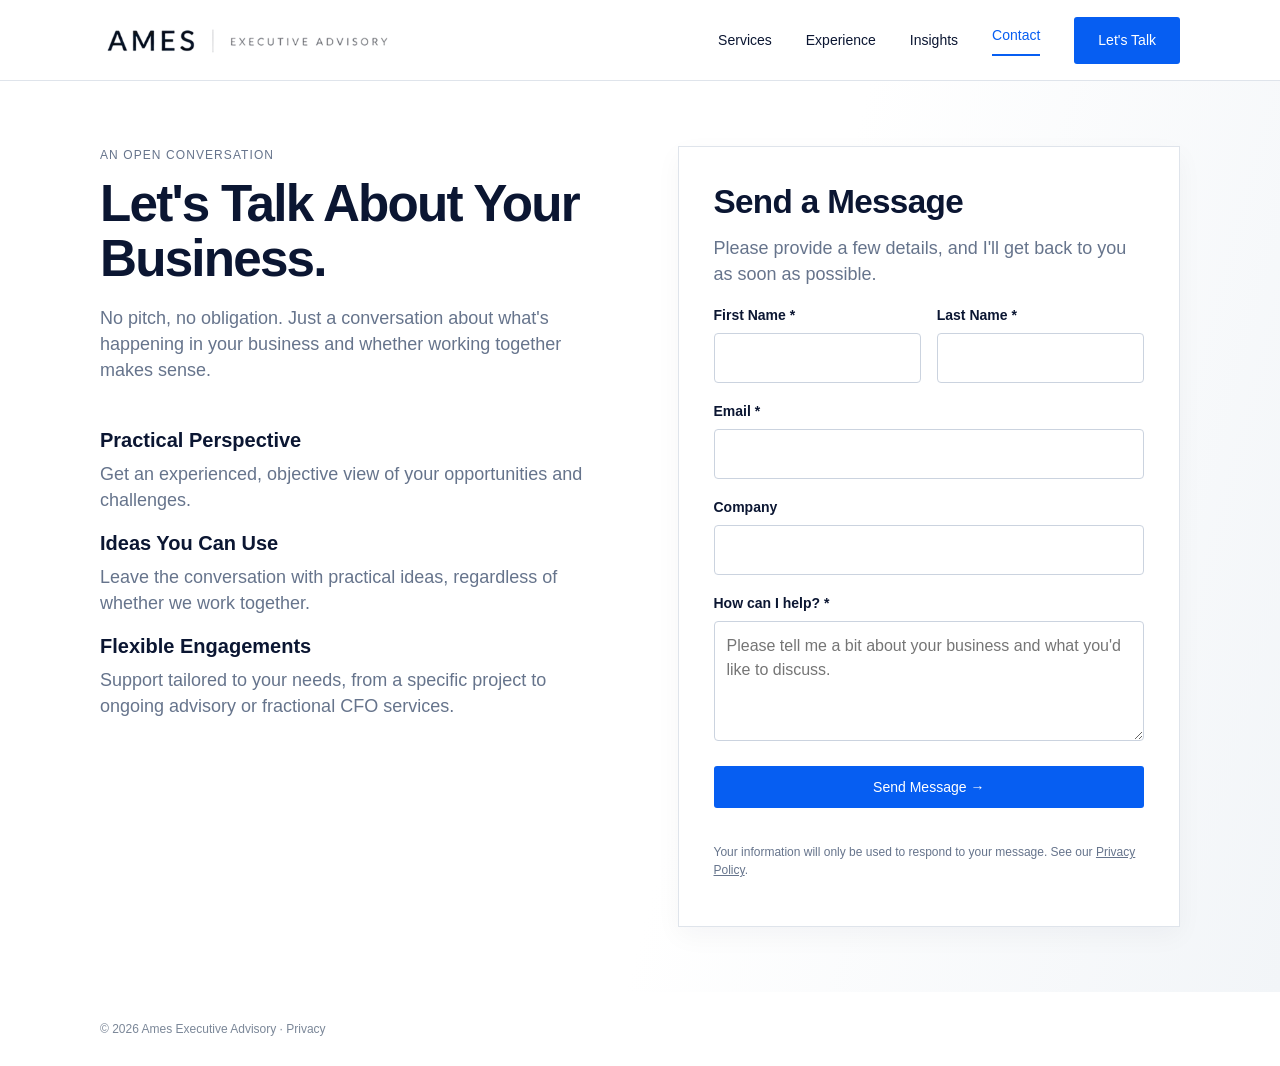
==== contact/index.html @ 3832651e "Add files via upload" ====
<!doctype html><html lang="en"><head><meta charset="utf-8"><meta name="viewport" content="width=device-width,initial-scale=1"><meta name="description" content="Practical financial and operational advisory for business owners. Ames Executive Advisory."><title>Contact | Ames Executive Advisory</title><link rel="icon" href="/assets/favicon.png"><link rel="stylesheet" href="/assets/styles.css"><script defer src="/assets/site.js"></script></head><body><header class="header"><div class="wrap header-inner"><a href="/" aria-label="Ames Executive Advisory home"><img class="logo" src="/assets/ames-logo.png" alt="AMES | Executive Advisory"></a><nav class="nav" aria-label="Main navigation"><a class="" href="/services/">Services</a><a class="" href="/experience/">Experience</a><a class="" href="/insights/">Insights</a><a class="active" href="/contact/">Contact</a><a class="btn" href="/contact/">Let's Talk</a></nav></div></header><main class="contact-hero"><div class="wrap contact-layout"><div><p class="eyebrow">An Open Conversation</p><h1>Let's Talk About Your Business.</h1><p class="lead">No pitch, no obligation. Just a conversation about what's happening in your business and whether working together makes sense.</p><div style="margin-top:45px"><h3>Practical Perspective</h3><p class="lead">Get an experienced, objective view of your opportunities and challenges.</p><h3>Ideas You Can Use</h3><p class="lead">Leave the conversation with practical ideas, regardless of whether we work together.</p><h3>Flexible Engagements</h3><p class="lead">Support tailored to your needs, from a specific project to ongoing advisory or fractional CFO services.</p></div></div><div class="form-card"><h2>Send a Message</h2><p class="lead">Please provide a few details, and I'll get back to you as soon as possible.</p><form id="contact-form"><div class="field-row"><div class="field"><label for="firstName">First Name *</label><input id="firstName" name="firstName" required maxlength="80"></div><div class="field"><label for="lastName">Last Name *</label><input id="lastName" name="lastName" required maxlength="80"></div></div><div class="field"><label for="email">Email *</label><input id="email" type="email" name="email" required maxlength="254"></div><div class="field"><label for="company">Company</label><input id="company" name="company" maxlength="150"></div><div class="field"><label for="message">How can I help? *</label><textarea id="message" name="message" required maxlength="5000" placeholder="Please tell me a bit about your business and what you'd like to discuss."></textarea></div><div style="position:absolute;left:-9999px" aria-hidden="true"><label>Website <input tabindex="-1" autocomplete="off" name="website"></label></div><button class="btn" type="submit">Send Message →</button><div class="notice" id="form-status" role="status" aria-live="polite"></div><p class="privacy">Your information will only be used to respond to your message. See our <a href="/privacy/" style="text-decoration:underline">Privacy Policy</a>.</p></form></div></div></main><footer class="footer"><div class="wrap">© 2026 Ames Executive Advisory · <a href="/privacy/">Privacy</a></div></footer></body></html>
---- assets/styles.css ----
:root{--ink:#0b1632;--muted:#66748c;--blue:#065ef2;--line:#dfe4eb;--max:1140px}*{box-sizing:border-box}html{scroll-behavior:smooth}body{margin:0;color:var(--ink);font-family:Arial,Helvetica,sans-serif;background:#fff;line-height:1.5}a{color:inherit;text-decoration:none}img{max-width:100%}.wrap{max-width:var(--max);padding:0 30px;margin:auto}.header{border-bottom:1px solid var(--line);background:#fff}.header-inner{display:flex;align-items:center;justify-content:space-between;gap:30px;min-height:80px}.logo{width:290px;max-width:43vw;height:auto;display:block}.nav{display:flex;align-items:center;gap:34px;font-size:14px}.nav a:not(.btn):hover,.nav .active{color:var(--blue)}.nav .active{border-bottom:2px solid var(--blue);padding-bottom:8px}.btn{background:var(--blue);color:#fff!important;border:0;border-radius:3px;padding:13px 24px;display:inline-block;font-size:14px;font-weight:500;cursor:pointer}.btn:hover{background:#004cc9}.eyebrow{text-transform:uppercase;letter-spacing:.09em;font-size:12px;color:#66748c;margin:0 0 12px}h1,h2,h3,p{margin-top:0}h1{font-size:clamp(37px,4vw,56px);line-height:1.08;letter-spacing:-.035em;margin-bottom:18px}h2{font-size:clamp(26px,2.6vw,35px);line-height:1.18;letter-spacing:-.02em;margin-bottom:14px}h3{font-size:20px;line-height:1.2;margin-bottom:9px}.lead{font-size:18px;color:var(--muted);line-height:1.45}.muted{color:var(--muted)}.section{padding:48px 0;border-bottom:1px solid var(--line)}.hero{display:grid;grid-template-columns:1.08fr 1fr;gap:55px;align-items:center;padding:48px 0 34px}.hero .photo{width:100%;height:280px;object-fit:cover}.hero.home{padding:45px 0 0;min-height:355px}.hero.home .photo{height:330px;object-fit:contain;object-position:bottom center;mix-blend-mode:multiply}.hero.home h1{font-size:clamp(46px,5vw,67px)}.grid3{display:grid;grid-template-columns:repeat(3,1fr)}.grid3>div{padding:14px 22px;border-right:1px solid var(--line)}.grid3>div:first-child{padding-left:0}.grid3>div:nth-child(3n){border-right:0}.grid3 p,.grid2 p{color:var(--muted);font-size:15px}.grid2{display:grid;grid-template-columns:repeat(2,1fr);gap:24px 45px}.small-card{background:#f3f5f7;padding:14px;margin-top:15px;font-size:14px}.small-card p{margin-bottom:0}.split{display:grid;grid-template-columns:1fr 1fr;gap:60px;align-items:center}.split img{width:100%;height:275px;object-fit:cover}.industry{display:grid;grid-template-columns:repeat(3,1fr);gap:12px 32px}.industry span{border-bottom:1px solid var(--line);padding:7px 0;font-size:15px}.cta{display:flex;justify-content:space-between;align-items:center;gap:35px}.cta p{max-width:620px;margin:0}.footer{padding:28px 0;color:#7b8798;font-size:12px}.service-grid>div{border-bottom:1px solid var(--line);min-height:190px}.experience-row{display:grid;grid-template-columns:65px 175px 1fr;gap:25px;padding:17px 0;border-top:1px solid var(--line);align-items:center}.experience-row img{width:175px;height:110px;object-fit:cover}.number{font-size:40px;color:#a6c7f5}.insights-grid{display:grid;grid-template-columns:repeat(2,1fr);gap:38px 28px;padding-bottom:50px}.insight-card img{width:100%;height:220px;object-fit:cover;display:block;margin-bottom:15px}.insight-card h2{font-size:23px;margin-bottom:8px}.insight-card p{font-size:15px;color:var(--muted);margin-bottom:12px}.read-link,.back{font-size:12px;color:var(--blue);text-transform:uppercase;letter-spacing:.04em;font-weight:bold}.article{max-width:800px;margin:0 auto;padding:40px 30px 70px}.article h1{font-size:clamp(34px,4vw,49px)}.article .hero-image{width:100%;height:320px;object-fit:cover;margin:22px 0 25px}.article-content{font-size:17px;line-height:1.75;color:#29354a}.article-content p{margin-bottom:18px}.article-content h2{font-size:25px;color:var(--ink);margin:36px 0 14px}.article-content li{margin-bottom:8px}.article-cta{margin-top:50px;padding-top:28px;border-top:1px solid var(--line)}.contact-hero{padding:65px 0;background:linear-gradient(105deg,#fff 0%,#fff 57%,#f2f5f8 100%)}.contact-layout{display:grid;grid-template-columns:1fr 1fr;gap:75px}.form-card{background:white;border:1px solid var(--line);padding:35px;box-shadow:0 9px 25px #0b16320a}.field{margin-bottom:18px}.field label{display:block;font-weight:bold;font-size:14px;margin-bottom:7px}.field input,.field textarea{width:100%;padding:12px;border:1px solid #cbd3df;border-radius:4px;font:inherit}.field textarea{min-height:120px}.field-row{display:grid;grid-template-columns:1fr 1fr;gap:16px}.form-card button{width:100%}.privacy{font-size:12px;color:var(--muted);margin-top:15px}.notice{padding:10px 0;font-size:14px}.mobile-nav{display:none}@media(max-width:760px){.wrap{padding:0 20px}.header-inner{min-height:68px;flex-wrap:wrap;padding-top:12px;padding-bottom:12px}.logo{width:230px;max-width:75vw}.nav{gap:16px;flex-wrap:wrap;font-size:13px}.hero,.split,.contact-layout{grid-template-columns:1fr;gap:20px}.hero.home .photo{height:300px}.grid3,.industry,.insights-grid{grid-template-columns:1fr}.grid3>div{padding:14px 0;border-right:0;border-bottom:1px solid var(--line)}.grid2{grid-template-columns:1fr}.experience-row{grid-template-columns:50px 95px 1fr;gap:12px}.experience-row img{width:95px;height:85px}.experience-row h3{font-size:17px}.cta{align-items:flex-start;flex-direction:column}.article .hero-image{height:210px}.contact-hero{padding:35px 0}.form-card{padding:20px}}
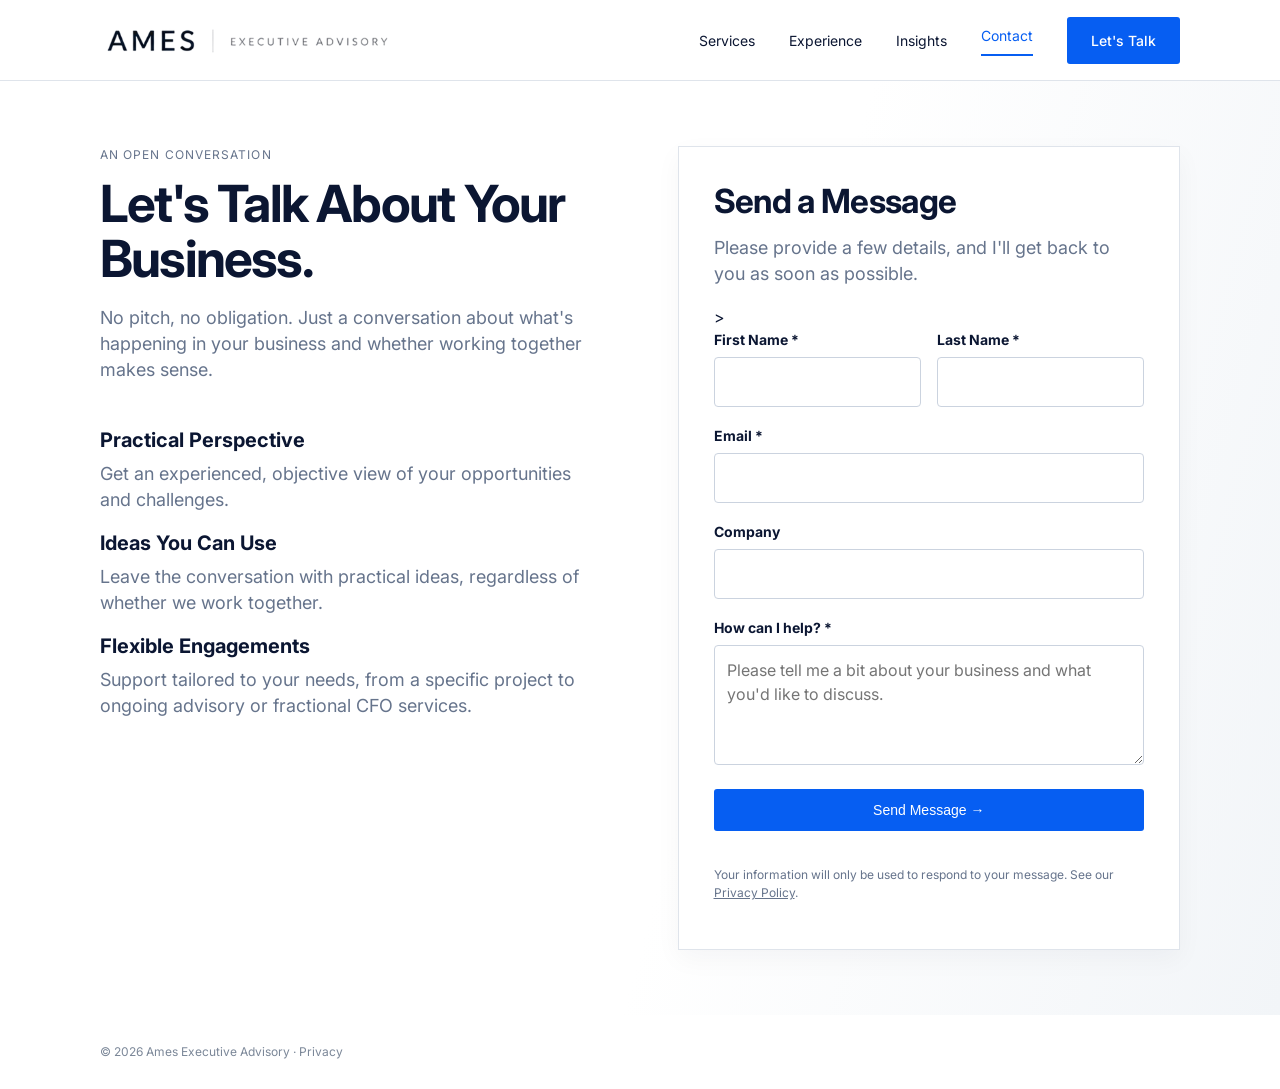
==== commit 1469907f: "Update contact form for Formspree" ====
--- a/contact/index.html
+++ b/contact/index.html
@@ -1 +1 @@
-<!doctype html><html lang="en"><head><meta charset="utf-8"><meta name="viewport" content="width=device-width,initial-scale=1"><meta name="description" content="Practical financial and operational advisory for business owners. Ames Executive Advisory."><title>Contact | Ames Executive Advisory</title><link rel="icon" href="/assets/favicon.png"><link rel="stylesheet" href="/assets/styles.css"><script defer src="/assets/site.js"></script></head><body><header class="header"><div class="wrap header-inner"><a href="/" aria-label="Ames Executive Advisory home"><img class="logo" src="/assets/ames-logo.png" alt="AMES | Executive Advisory"></a><nav class="nav" aria-label="Main navigation"><a class="" href="/services/">Services</a><a class="" href="/experience/">Experience</a><a class="" href="/insights/">Insights</a><a class="active" href="/contact/">Contact</a><a class="btn" href="/contact/">Let's Talk</a></nav></div></header><main class="contact-hero"><div class="wrap contact-layout"><div><p class="eyebrow">An Open Conversation</p><h1>Let's Talk About Your Business.</h1><p class="lead">No pitch, no obligation. Just a conversation about what's happening in your business and whether working together makes sense.</p><div style="margin-top:45px"><h3>Practical Perspective</h3><p class="lead">Get an experienced, objective view of your opportunities and challenges.</p><h3>Ideas You Can Use</h3><p class="lead">Leave the conversation with practical ideas, regardless of whether we work together.</p><h3>Flexible Engagements</h3><p class="lead">Support tailored to your needs, from a specific project to ongoing advisory or fractional CFO services.</p></div></div><div class="form-card"><h2>Send a Message</h2><p class="lead">Please provide a few details, and I'll get back to you as soon as possible.</p><form id="contact-form"><div class="field-row"><div class="field"><label for="firstName">First Name *</label><input id="firstName" name="firstName" required maxlength="80"></div><div class="field"><label for="lastName">Last Name *</label><input id="lastName" name="lastName" required maxlength="80"></div></div><div class="field"><label for="email">Email *</label><input id="email" type="email" name="email" required maxlength="254"></div><div class="field"><label for="company">Company</label><input id="company" name="company" maxlength="150"></div><div class="field"><label for="message">How can I help? *</label><textarea id="message" name="message" required maxlength="5000" placeholder="Please tell me a bit about your business and what you'd like to discuss."></textarea></div><div style="position:absolute;left:-9999px" aria-hidden="true"><label>Website <input tabindex="-1" autocomplete="off" name="website"></label></div><button class="btn" type="submit">Send Message →</button><div class="notice" id="form-status" role="status" aria-live="polite"></div><p class="privacy">Your information will only be used to respond to your message. See our <a href="/privacy/" style="text-decoration:underline">Privacy Policy</a>.</p></form></div></div></main><footer class="footer"><div class="wrap">© 2026 Ames Executive Advisory · <a href="/privacy/">Privacy</a></div></footer></body></html>+<!doctype html><html lang="en"><head><meta charset="utf-8"><meta name="viewport" content="width=device-width,initial-scale=1"><meta name="description" content="Practical financial and operational advisory for business owners. Ames Executive Advisory."><title>Contact | Ames Executive Advisory</title><link rel="icon" href="/assets/favicon.png"><link rel="stylesheet" href="/assets/styles.css"><script defer src="/assets/site.js"></script></head><body><header class="header"><div class="wrap header-inner"><a href="/" aria-label="Ames Executive Advisory home"><img class="logo" src="/assets/ames-logo.png" alt="AMES | Executive Advisory"></a><nav class="nav" aria-label="Main navigation"><a class="" href="/services/">Services</a><a class="" href="/experience/">Experience</a><a class="" href="/insights/">Insights</a><a class="active" href="/contact/">Contact</a><a class="btn" href="/contact/">Let's Talk</a></nav></div></header><main class="contact-hero"><div class="wrap contact-layout"><div><p class="eyebrow">An Open Conversation</p><h1>Let's Talk About Your Business.</h1><p class="lead">No pitch, no obligation. Just a conversation about what's happening in your business and whether working together makes sense.</p><div style="margin-top:45px"><h3>Practical Perspective</h3><p class="lead">Get an experienced, objective view of your opportunities and challenges.</p><h3>Ideas You Can Use</h3><p class="lead">Leave the conversation with practical ideas, regardless of whether we work together.</p><h3>Flexible Engagements</h3><p class="lead">Support tailored to your needs, from a specific project to ongoing advisory or fractional CFO services.</p></div></div><div class="form-card"><h2>Send a Message</h2><p class="lead">Please provide a few details, and I'll get back to you as soon as possible.</p><form id="contact-form" action="https://formspree.io/f/xjyyoloq" method="POST">><div class="field-row"><div class="field"><label for="firstName">First Name *</label><input id="firstName" name="firstName" required maxlength="80"></div><div class="field"><label for="lastName">Last Name *</label><input id="lastName" name="lastName" required maxlength="80"></div></div><div class="field"><label for="email">Email *</label><input id="email" type="email" name="email" required maxlength="254"></div><div class="field"><label for="company">Company</label><input id="company" name="company" maxlength="150"></div><div class="field"><label for="message">How can I help? *</label><textarea id="message" name="message" required maxlength="5000" placeholder="Please tell me a bit about your business and what you'd like to discuss."></textarea></div><div style="position:absolute;left:-9999px" aria-hidden="true"><label>Website <input tabindex="-1" autocomplete="off" name="website"></label></div><button class="btn" type="submit">Send Message →</button><div class="notice" id="form-status" role="status" aria-live="polite"></div><p class="privacy">Your information will only be used to respond to your message. See our <a href="/privacy/" style="text-decoration:underline">Privacy Policy</a>.</p></form></div></div></main><footer class="footer"><div class="wrap">© 2026 Ames Executive Advisory · <a href="/privacy/">Privacy</a></div></footer></body></html>
--- a/assets/styles.css
+++ b/assets/styles.css
@@ -1,2 +1,35 @@
+@import url("https://fonts.googleapis.com/css2?family=Inter:wght@400;500;600;700&display=swap");
 
-:root{--ink:#0b1632;--muted:#66748c;--blue:#065ef2;--line:#dfe4eb;--max:1140px}*{box-sizing:border-box}html{scroll-behavior:smooth}body{margin:0;color:var(--ink);font-family:Arial,Helvetica,sans-serif;background:#fff;line-height:1.5}a{color:inherit;text-decoration:none}img{max-width:100%}.wrap{max-width:var(--max);padding:0 30px;margin:auto}.header{border-bottom:1px solid var(--line);background:#fff}.header-inner{display:flex;align-items:center;justify-content:space-between;gap:30px;min-height:80px}.logo{width:290px;max-width:43vw;height:auto;display:block}.nav{display:flex;align-items:center;gap:34px;font-size:14px}.nav a:not(.btn):hover,.nav .active{color:var(--blue)}.nav .active{border-bottom:2px solid var(--blue);padding-bottom:8px}.btn{background:var(--blue);color:#fff!important;border:0;border-radius:3px;padding:13px 24px;display:inline-block;font-size:14px;font-weight:500;cursor:pointer}.btn:hover{background:#004cc9}.eyebrow{text-transform:uppercase;letter-spacing:.09em;font-size:12px;color:#66748c;margin:0 0 12px}h1,h2,h3,p{margin-top:0}h1{font-size:clamp(37px,4vw,56px);line-height:1.08;letter-spacing:-.035em;margin-bottom:18px}h2{font-size:clamp(26px,2.6vw,35px);line-height:1.18;letter-spacing:-.02em;margin-bottom:14px}h3{font-size:20px;line-height:1.2;margin-bottom:9px}.lead{font-size:18px;color:var(--muted);line-height:1.45}.muted{color:var(--muted)}.section{padding:48px 0;border-bottom:1px solid var(--line)}.hero{display:grid;grid-template-columns:1.08fr 1fr;gap:55px;align-items:center;padding:48px 0 34px}.hero .photo{width:100%;height:280px;object-fit:cover}.hero.home{padding:45px 0 0;min-height:355px}.hero.home .photo{height:330px;object-fit:contain;object-position:bottom center;mix-blend-mode:multiply}.hero.home h1{font-size:clamp(46px,5vw,67px)}.grid3{display:grid;grid-template-columns:repeat(3,1fr)}.grid3>div{padding:14px 22px;border-right:1px solid var(--line)}.grid3>div:first-child{padding-left:0}.grid3>div:nth-child(3n){border-right:0}.grid3 p,.grid2 p{color:var(--muted);font-size:15px}.grid2{display:grid;grid-template-columns:repeat(2,1fr);gap:24px 45px}.small-card{background:#f3f5f7;padding:14px;margin-top:15px;font-size:14px}.small-card p{margin-bottom:0}.split{display:grid;grid-template-columns:1fr 1fr;gap:60px;align-items:center}.split img{width:100%;height:275px;object-fit:cover}.industry{display:grid;grid-template-columns:repeat(3,1fr);gap:12px 32px}.industry span{border-bottom:1px solid var(--line);padding:7px 0;font-size:15px}.cta{display:flex;justify-content:space-between;align-items:center;gap:35px}.cta p{max-width:620px;margin:0}.footer{padding:28px 0;color:#7b8798;font-size:12px}.service-grid>div{border-bottom:1px solid var(--line);min-height:190px}.experience-row{display:grid;grid-template-columns:65px 175px 1fr;gap:25px;padding:17px 0;border-top:1px solid var(--line);align-items:center}.experience-row img{width:175px;height:110px;object-fit:cover}.number{font-size:40px;color:#a6c7f5}.insights-grid{display:grid;grid-template-columns:repeat(2,1fr);gap:38px 28px;padding-bottom:50px}.insight-card img{width:100%;height:220px;object-fit:cover;display:block;margin-bottom:15px}.insight-card h2{font-size:23px;margin-bottom:8px}.insight-card p{font-size:15px;color:var(--muted);margin-bottom:12px}.read-link,.back{font-size:12px;color:var(--blue);text-transform:uppercase;letter-spacing:.04em;font-weight:bold}.article{max-width:800px;margin:0 auto;padding:40px 30px 70px}.article h1{font-size:clamp(34px,4vw,49px)}.article .hero-image{width:100%;height:320px;object-fit:cover;margin:22px 0 25px}.article-content{font-size:17px;line-height:1.75;color:#29354a}.article-content p{margin-bottom:18px}.article-content h2{font-size:25px;color:var(--ink);margin:36px 0 14px}.article-content li{margin-bottom:8px}.article-cta{margin-top:50px;padding-top:28px;border-top:1px solid var(--line)}.contact-hero{padding:65px 0;background:linear-gradient(105deg,#fff 0%,#fff 57%,#f2f5f8 100%)}.contact-layout{display:grid;grid-template-columns:1fr 1fr;gap:75px}.form-card{background:white;border:1px solid var(--line);padding:35px;box-shadow:0 9px 25px #0b16320a}.field{margin-bottom:18px}.field label{display:block;font-weight:bold;font-size:14px;margin-bottom:7px}.field input,.field textarea{width:100%;padding:12px;border:1px solid #cbd3df;border-radius:4px;font:inherit}.field textarea{min-height:120px}.field-row{display:grid;grid-template-columns:1fr 1fr;gap:16px}.form-card button{width:100%}.privacy{font-size:12px;color:var(--muted);margin-top:15px}.notice{padding:10px 0;font-size:14px}.mobile-nav{display:none}@media(max-width:760px){.wrap{padding:0 20px}.header-inner{min-height:68px;flex-wrap:wrap;padding-top:12px;padding-bottom:12px}.logo{width:230px;max-width:75vw}.nav{gap:16px;flex-wrap:wrap;font-size:13px}.hero,.split,.contact-layout{grid-template-columns:1fr;gap:20px}.hero.home .photo{height:300px}.grid3,.industry,.insights-grid{grid-template-columns:1fr}.grid3>div{padding:14px 0;border-right:0;border-bottom:1px solid var(--line)}.grid2{grid-template-columns:1fr}.experience-row{grid-template-columns:50px 95px 1fr;gap:12px}.experience-row img{width:95px;height:85px}.experience-row h3{font-size:17px}.cta{align-items:flex-start;flex-direction:column}.article .hero-image{height:210px}.contact-hero{padding:35px 0}.form-card{padding:20px}}
+:root{--ink:#0b1632;--muted:#66748c;--blue:#065ef2;--line:#dfe4eb;--max:1140px}*{box-sizing:border-box}html{scroll-behavior:smooth}body{margin:0;color:var(--ink);font-family:Inter,Arial,Helvetica,sans-serif;background:#fff;line-height:1.5}a{color:inherit;text-decoration:none}img{max-width:100%}.wrap{max-width:var(--max);padding:0 30px;margin:auto}.header{border-bottom:1px solid var(--line);background:#fff}.header-inner{display:flex;align-items:center;justify-content:space-between;gap:30px;min-height:80px}.logo{width:290px;max-width:43vw;height:auto;display:block}.nav{display:flex;align-items:center;gap:34px;font-size:14px}.nav a:not(.btn):hover,.nav .active{color:var(--blue)}.nav .active{border-bottom:2px solid var(--blue);padding-bottom:8px}.btn{background:var(--blue);color:#fff!important;border:0;border-radius:3px;padding:13px 24px;display:inline-block;font-size:14px;font-weight:500;cursor:pointer}.btn:hover{background:#004cc9}.eyebrow{text-transform:uppercase;letter-spacing:.09em;font-size:12px;color:#66748c;margin:0 0 12px}h1,h2,h3,p{margin-top:0}h1{font-size:clamp(37px,4vw,56px);line-height:1.08;letter-spacing:-.035em;margin-bottom:18px}h2{font-size:clamp(26px,2.6vw,35px);line-height:1.18;letter-spacing:-.02em;margin-bottom:14px}h3{font-size:20px;line-height:1.2;margin-bottom:9px}.lead{font-size:18px;color:var(--muted);line-height:1.45}.muted{color:var(--muted)}.section{padding:48px 0;border-bottom:1px solid var(--line)}.hero{display:grid;grid-template-columns:1.08fr 1fr;gap:55px;align-items:center;padding:48px 0 34px}.hero .photo{width:100%;height:280px;object-fit:cover}.hero.home{padding:45px 0 0;min-height:355px}.hero.home .photo{height:440px;object-fit:contain;object-position:bottom center;mix-blend-mode:multiply}.hero.home h1{font-size:clamp(46px,5vw,67px)}.grid3{display:grid;grid-template-columns:repeat(3,1fr)}.grid3>div{padding:14px 22px;border-right:1px solid var(--line)}.grid3>div:first-child{padding-left:0}.grid3>div:nth-child(3n){border-right:0}.grid3 p,.grid2 p{color:var(--muted);font-size:15px}.grid2{display:grid;grid-template-columns:repeat(2,1fr);gap:24px 45px}.small-card{background:#f3f5f7;padding:14px;margin-top:15px;font-size:14px}.small-card p{margin-bottom:0}.split{display:grid;grid-template-columns:1fr 1fr;gap:60px;align-items:center}.split img{width:100%;height:275px;object-fit:cover}.industry{display:grid;grid-template-columns:repeat(3,1fr);gap:12px 32px}.industry span{border-bottom:1px solid var(--line);padding:7px 0;font-size:15px}.cta{display:flex;justify-content:space-between;align-items:center;gap:35px}.cta p{max-width:620px;margin:0}.footer{padding:28px 0;color:#7b8798;font-size:12px}.service-grid>div{border-bottom:1px solid var(--line);min-height:190px}.experience-row{display:grid;grid-template-columns:65px 175px 1fr;gap:25px;padding:17px 0;border-top:1px solid var(--line);align-items:center}.experience-row img{width:175px;height:110px;object-fit:cover}.number{font-size:40px;color:#a6c7f5}.insights-grid{display:grid;grid-template-columns:repeat(2,1fr);gap:38px 28px;padding-bottom:50px}.insight-card img{width:100%;height:220px;object-fit:cover;display:block;margin-bottom:15px}.insight-card h2{font-size:23px;margin-bottom:8px}.insight-card p{font-size:15px;color:var(--muted);margin-bottom:12px}.read-link,.back{font-size:12px;color:var(--blue);text-transform:uppercase;letter-spacing:.04em;font-weight:bold}.article{max-width:800px;margin:0 auto;padding:40px 30px 70px}.article h1{font-size:clamp(34px,4vw,49px)}.article .hero-image{width:100%;height:320px;object-fit:cover;margin:22px 0 25px}.article-content{font-size:17px;line-height:1.75;color:#29354a}.article-content p{margin-bottom:18px}.article-content h2{font-size:25px;color:var(--ink);margin:36px 0 14px}.article-content li{margin-bottom:8px}.article-cta{margin-top:50px;padding-top:28px;border-top:1px solid var(--line)}.contact-hero{padding:65px 0;background:linear-gradient(105deg,#fff 0%,#fff 57%,#f2f5f8 100%)}.contact-layout{display:grid;grid-template-columns:1fr 1fr;gap:75px}.form-card{background:white;border:1px solid var(--line);padding:35px;box-shadow:0 9px 25px #0b16320a}.field{margin-bottom:18px}.field label{display:block;font-weight:bold;font-size:14px;margin-bottom:7px}.field input,.field textarea{width:100%;padding:12px;border:1px solid #cbd3df;border-radius:4px;font:inherit}.field textarea{min-height:120px}.field-row{display:grid;grid-template-columns:1fr 1fr;gap:16px}.form-card button{width:100%}.privacy{font-size:12px;color:var(--muted);margin-top:15px}.notice{padding:10px 0;font-size:14px}.mobile-nav{display:none}@media(max-width:760px){.wrap{padding:0 20px}.header-inner{min-height:68px;flex-wrap:wrap;padding-top:12px;padding-bottom:12px}.logo{width:230px;max-width:75vw}.nav{gap:16px;flex-wrap:wrap;font-size:13px}.hero,.split,.contact-layout{grid-template-columns:1fr;gap:20px}.hero.home .photo{height:300px}.grid3,.industry,.insights-grid{grid-template-columns:1fr}.grid3>div{padding:14px 0;border-right:0;border-bottom:1px solid var(--line)}.grid2{grid-template-columns:1fr}.experience-row{grid-template-columns:50px 95px 1fr;gap:12px}.experience-row img{width:95px;height:85px}.experience-row h3{font-size:17px}.cta{align-items:flex-start;flex-direction:column}.article .hero-image{height:210px}.contact-hero{padding:35px 0}.form-card{padding:20px}}
+
+/* Approved 2026-10-28 homepage header/hero refinement. Other sections unchanged. */
+@media (min-width: 1000px) {
+  body:has(.hero.home) .header-inner { min-height: 94px; }
+  body:has(.hero.home) .logo { width: 380px; max-width: 37vw; }
+  body:has(.hero.home) .nav { gap: 42px; font-size: 16px; }
+  body:has(.hero.home) .nav .btn { font-size: 17px; padding: 15px 34px; border-radius: 7px; }
+  body:has(.hero.home) .hero.home { min-height: 625px; padding: 50px 0 0; grid-template-columns: 1.12fr 1fr; gap: 25px; align-items: center; }
+  body:has(.hero.home) .hero.home .eyebrow { font-size: 14px; letter-spacing: .18em; margin-bottom: 32px; }
+  body:has(.hero.home) .hero.home h1 { font-size: clamp(68px, 6.3vw, 104px); line-height: 1.04; letter-spacing: -.045em; margin-bottom: 25px; }
+  body:has(.hero.home) .hero.home .lead { font-size: clamp(21px, 1.75vw, 27px); line-height: 1.38; max-width: 690px; margin-bottom: 36px; }
+  body:has(.hero.home) .hero.home .btn { font-size: 18px; padding: 17px 34px; border-radius: 6px; }
+  body:has(.hero.home) .hero.home .photo { width: 100%; height: 555px; object-fit: contain; object-position: bottom center; }
+}
+@media (min-width: 1400px) {
+  body:has(.hero.home) { --max: 1500px; }
+  body:has(.hero.home) .hero.home { min-height: 700px; }
+  body:has(.hero.home) .hero.home .photo { height: 625px; }
+}
+@media (max-width: 999px) and (min-width: 761px) {
+  body:has(.hero.home) .hero.home { min-height: 460px; }
+  body:has(.hero.home) .hero.home .photo { height: 425px; }
+  body:has(.hero.home) .hero.home h1 { font-size: clamp(54px, 6vw, 75px); }
+}
+@media (max-width: 760px) {
+  body:has(.hero.home) .hero.home { padding-top: 38px; }
+  body:has(.hero.home) .hero.home h1 { font-size: clamp(45px, 10vw, 65px); }
+  body:has(.hero.home) .hero.home .photo { height: 340px; }
+}
+
+/* Transparent portrait: no compositing against background */
+.hero.home .photo { mix-blend-mode: normal; }
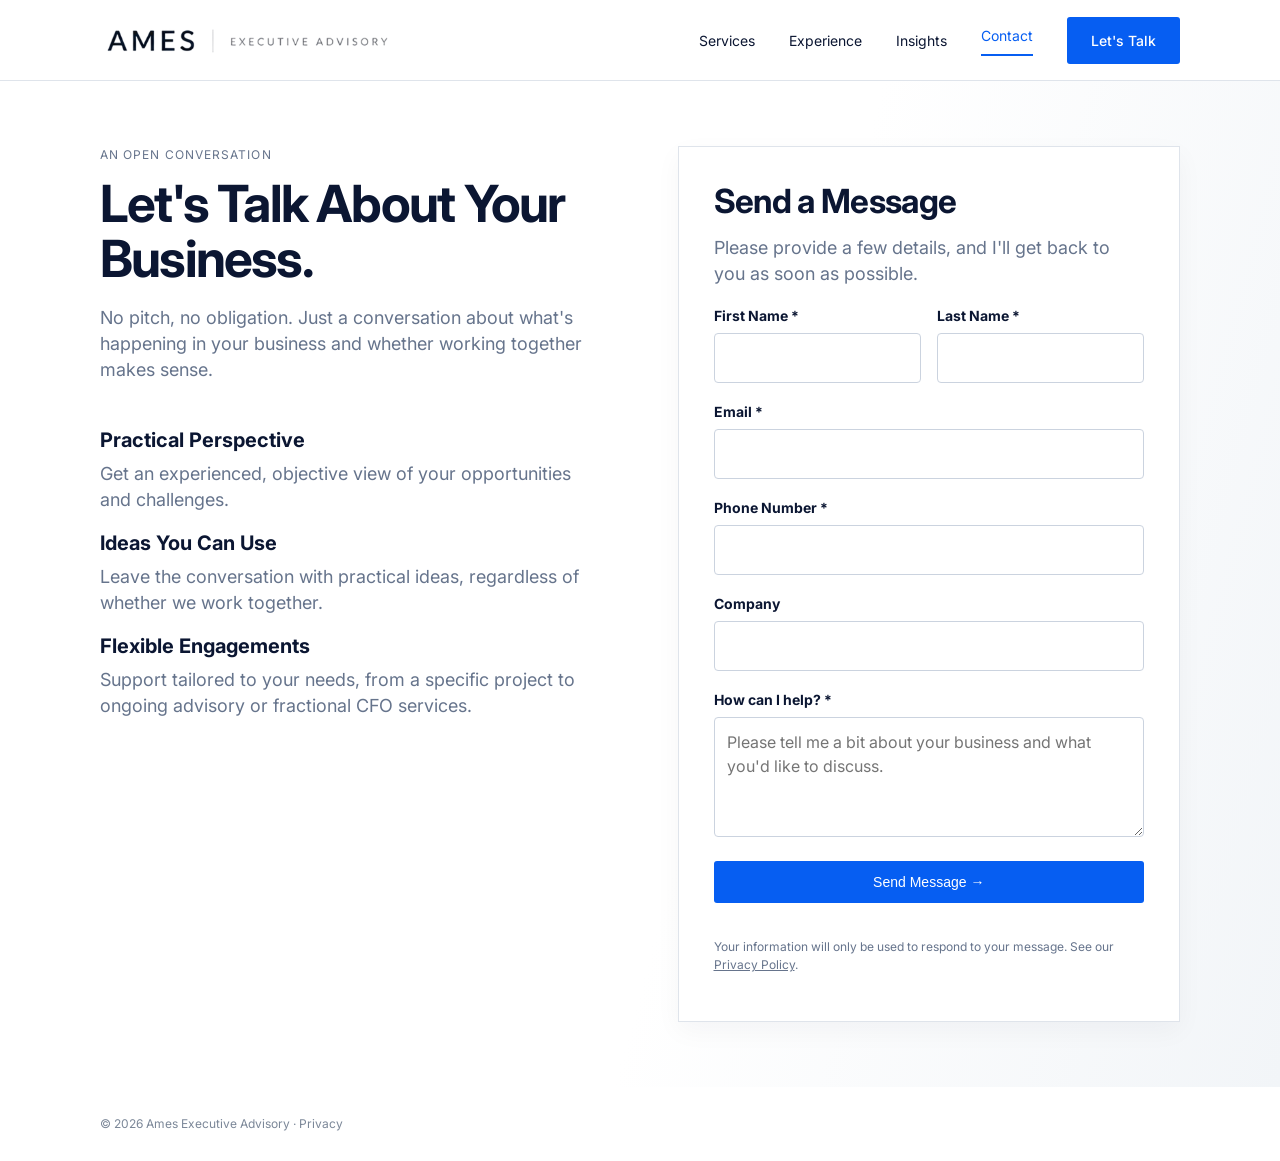
==== commit 499153f1: "Add required phone number and fix contact form" ====
--- a/contact/index.html
+++ b/contact/index.html
@@ -1 +1 @@
-<!doctype html><html lang="en"><head><meta charset="utf-8"><meta name="viewport" content="width=device-width,initial-scale=1"><meta name="description" content="Practical financial and operational advisory for business owners. Ames Executive Advisory."><title>Contact | Ames Executive Advisory</title><link rel="icon" href="/assets/favicon.png"><link rel="stylesheet" href="/assets/styles.css"><script defer src="/assets/site.js"></script></head><body><header class="header"><div class="wrap header-inner"><a href="/" aria-label="Ames Executive Advisory home"><img class="logo" src="/assets/ames-logo.png" alt="AMES | Executive Advisory"></a><nav class="nav" aria-label="Main navigation"><a class="" href="/services/">Services</a><a class="" href="/experience/">Experience</a><a class="" href="/insights/">Insights</a><a class="active" href="/contact/">Contact</a><a class="btn" href="/contact/">Let's Talk</a></nav></div></header><main class="contact-hero"><div class="wrap contact-layout"><div><p class="eyebrow">An Open Conversation</p><h1>Let's Talk About Your Business.</h1><p class="lead">No pitch, no obligation. Just a conversation about what's happening in your business and whether working together makes sense.</p><div style="margin-top:45px"><h3>Practical Perspective</h3><p class="lead">Get an experienced, objective view of your opportunities and challenges.</p><h3>Ideas You Can Use</h3><p class="lead">Leave the conversation with practical ideas, regardless of whether we work together.</p><h3>Flexible Engagements</h3><p class="lead">Support tailored to your needs, from a specific project to ongoing advisory or fractional CFO services.</p></div></div><div class="form-card"><h2>Send a Message</h2><p class="lead">Please provide a few details, and I'll get back to you as soon as possible.</p><form id="contact-form" action="https://formspree.io/f/xjyyoloq" method="POST">><div class="field-row"><div class="field"><label for="firstName">First Name *</label><input id="firstName" name="firstName" required maxlength="80"></div><div class="field"><label for="lastName">Last Name *</label><input id="lastName" name="lastName" required maxlength="80"></div></div><div class="field"><label for="email">Email *</label><input id="email" type="email" name="email" required maxlength="254"></div><div class="field"><label for="company">Company</label><input id="company" name="company" maxlength="150"></div><div class="field"><label for="message">How can I help? *</label><textarea id="message" name="message" required maxlength="5000" placeholder="Please tell me a bit about your business and what you'd like to discuss."></textarea></div><div style="position:absolute;left:-9999px" aria-hidden="true"><label>Website <input tabindex="-1" autocomplete="off" name="website"></label></div><button class="btn" type="submit">Send Message →</button><div class="notice" id="form-status" role="status" aria-live="polite"></div><p class="privacy">Your information will only be used to respond to your message. See our <a href="/privacy/" style="text-decoration:underline">Privacy Policy</a>.</p></form></div></div></main><footer class="footer"><div class="wrap">© 2026 Ames Executive Advisory · <a href="/privacy/">Privacy</a></div></footer></body></html>
+<!doctype html><html lang="en"><head><meta charset="utf-8"><meta name="viewport" content="width=device-width,initial-scale=1"><meta name="description" content="Practical financial and operational advisory for business owners. Ames Executive Advisory."><title>Contact | Ames Executive Advisory</title><link rel="icon" href="/assets/favicon.png"><link rel="stylesheet" href="/assets/styles.css"><script defer src="/assets/site.js"></script></head><body><header class="header"><div class="wrap header-inner"><a href="/" aria-label="Ames Executive Advisory home"><img class="logo" src="/assets/ames-logo.png" alt="AMES | Executive Advisory"></a><nav class="nav" aria-label="Main navigation"><a class="" href="/services/">Services</a><a class="" href="/experience/">Experience</a><a class="" href="/insights/">Insights</a><a class="active" href="/contact/">Contact</a><a class="btn" href="/contact/">Let's Talk</a></nav></div></header><main class="contact-hero"><div class="wrap contact-layout"><div><p class="eyebrow">An Open Conversation</p><h1>Let's Talk About Your Business.</h1><p class="lead">No pitch, no obligation. Just a conversation about what's happening in your business and whether working together makes sense.</p><div style="margin-top:45px"><h3>Practical Perspective</h3><p class="lead">Get an experienced, objective view of your opportunities and challenges.</p><h3>Ideas You Can Use</h3><p class="lead">Leave the conversation with practical ideas, regardless of whether we work together.</p><h3>Flexible Engagements</h3><p class="lead">Support tailored to your needs, from a specific project to ongoing advisory or fractional CFO services.</p></div></div><div class="form-card"><h2>Send a Message</h2><p class="lead">Please provide a few details, and I'll get back to you as soon as possible.</p><form id="contact-form" action="https://formspree.io/f/xjyyoloq" method="POST"><div class="field-row"><div class="field"><label for="firstName">First Name *</label><input id="firstName" name="firstName" required maxlength="80"></div><div class="field"><label for="lastName">Last Name *</label><input id="lastName" name="lastName" required maxlength="80"></div></div><div class="field"><label for="email">Email *</label><input id="email" type="email" name="email" required maxlength="254"></div><div class="field"><label for="phone">Phone Number *</label><input id="phone" name="phone" type="tel" autocomplete="tel" required maxlength="25"></div><div class="field"><label for="company">Company</label><input id="company" name="company" maxlength="150"></div><div class="field"><label for="message">How can I help? *</label><textarea id="message" name="message" required maxlength="5000" placeholder="Please tell me a bit about your business and what you'd like to discuss."></textarea></div><div style="position:absolute;left:-9999px" aria-hidden="true"><label>Website <input tabindex="-1" autocomplete="off" name="website"></label></div><button class="btn" type="submit">Send Message →</button><div class="notice" id="form-status" role="status" aria-live="polite"></div><p class="privacy">Your information will only be used to respond to your message. See our <a href="/privacy/" style="text-decoration:underline">Privacy Policy</a>.</p></form></div></div></main><footer class="footer"><div class="wrap">© 2026 Ames Executive Advisory · <a href="/privacy/">Privacy</a></div></footer></body></html>
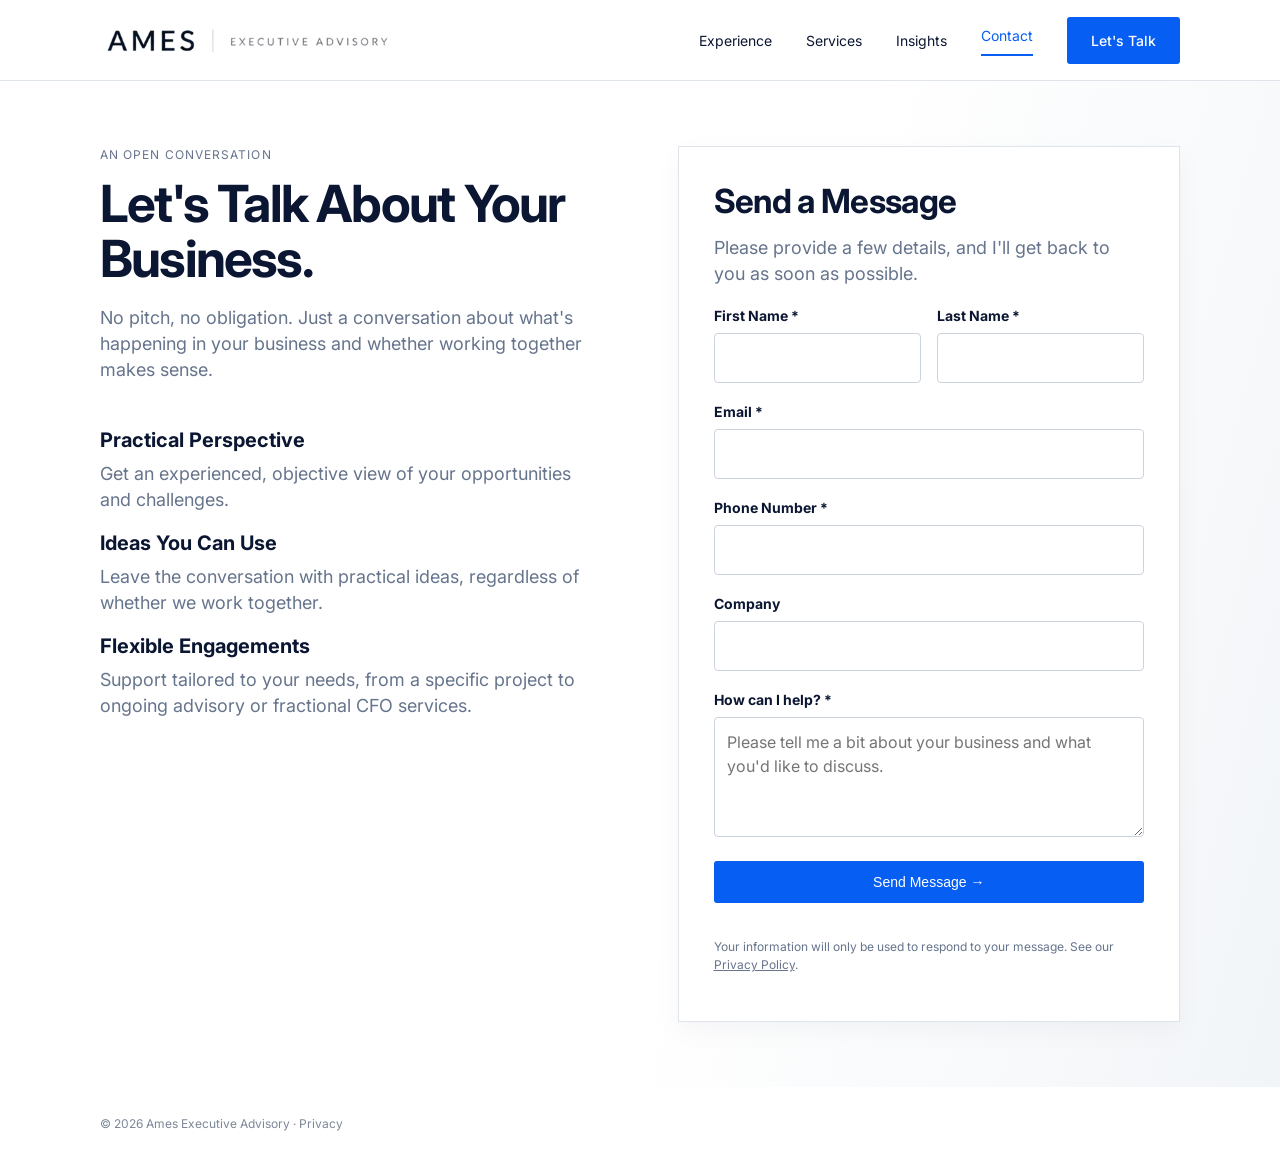
==== commit 7b680f51: "Reorder Experience and Services navigation" ====
--- a/contact/index.html
+++ b/contact/index.html
@@ -1 +1 @@
-<!doctype html><html lang="en"><head><meta charset="utf-8"><meta name="viewport" content="width=device-width,initial-scale=1"><meta name="description" content="Practical financial and operational advisory for business owners. Ames Executive Advisory."><title>Contact | Ames Executive Advisory</title><link rel="icon" href="/assets/favicon.png"><link rel="stylesheet" href="/assets/styles.css"><script defer src="/assets/site.js"></script></head><body><header class="header"><div class="wrap header-inner"><a href="/" aria-label="Ames Executive Advisory home"><img class="logo" src="/assets/ames-logo.png" alt="AMES | Executive Advisory"></a><nav class="nav" aria-label="Main navigation"><a class="" href="/services/">Services</a><a class="" href="/experience/">Experience</a><a class="" href="/insights/">Insights</a><a class="active" href="/contact/">Contact</a><a class="btn" href="/contact/">Let's Talk</a></nav></div></header><main class="contact-hero"><div class="wrap contact-layout"><div><p class="eyebrow">An Open Conversation</p><h1>Let's Talk About Your Business.</h1><p class="lead">No pitch, no obligation. Just a conversation about what's happening in your business and whether working together makes sense.</p><div style="margin-top:45px"><h3>Practical Perspective</h3><p class="lead">Get an experienced, objective view of your opportunities and challenges.</p><h3>Ideas You Can Use</h3><p class="lead">Leave the conversation with practical ideas, regardless of whether we work together.</p><h3>Flexible Engagements</h3><p class="lead">Support tailored to your needs, from a specific project to ongoing advisory or fractional CFO services.</p></div></div><div class="form-card"><h2>Send a Message</h2><p class="lead">Please provide a few details, and I'll get back to you as soon as possible.</p><form id="contact-form" action="https://formspree.io/f/xjyyoloq" method="POST"><div class="field-row"><div class="field"><label for="firstName">First Name *</label><input id="firstName" name="firstName" required maxlength="80"></div><div class="field"><label for="lastName">Last Name *</label><input id="lastName" name="lastName" required maxlength="80"></div></div><div class="field"><label for="email">Email *</label><input id="email" type="email" name="email" required maxlength="254"></div><div class="field"><label for="phone">Phone Number *</label><input id="phone" name="phone" type="tel" autocomplete="tel" required maxlength="25"></div><div class="field"><label for="company">Company</label><input id="company" name="company" maxlength="150"></div><div class="field"><label for="message">How can I help? *</label><textarea id="message" name="message" required maxlength="5000" placeholder="Please tell me a bit about your business and what you'd like to discuss."></textarea></div><div style="position:absolute;left:-9999px" aria-hidden="true"><label>Website <input tabindex="-1" autocomplete="off" name="website"></label></div><button class="btn" type="submit">Send Message →</button><div class="notice" id="form-status" role="status" aria-live="polite"></div><p class="privacy">Your information will only be used to respond to your message. See our <a href="/privacy/" style="text-decoration:underline">Privacy Policy</a>.</p></form></div></div></main><footer class="footer"><div class="wrap">© 2026 Ames Executive Advisory · <a href="/privacy/">Privacy</a></div></footer></body></html>
+<!doctype html><html lang="en"><head><meta charset="utf-8"><meta name="viewport" content="width=device-width,initial-scale=1"><meta name="description" content="Practical financial and operational advisory for business owners. Ames Executive Advisory."><title>Contact | Ames Executive Advisory</title><link rel="icon" href="/assets/favicon.png"><link rel="stylesheet" href="/assets/styles.css"><script defer src="/assets/site.js"></script></head><body><header class="header"><div class="wrap header-inner"><a href="/" aria-label="Ames Executive Advisory home"><img class="logo" src="/assets/ames-logo.png" alt="AMES | Executive Advisory"></a><nav class="nav" aria-label="Main navigation"><a class="" href="/experience/">Experience</a><a class="" href="/services/">Services</a><a class="" href="/insights/">Insights</a><a class="active" href="/contact/">Contact</a><a class="btn" href="/contact/">Let's Talk</a></nav></div></header><main class="contact-hero"><div class="wrap contact-layout"><div><p class="eyebrow">An Open Conversation</p><h1>Let's Talk About Your Business.</h1><p class="lead">No pitch, no obligation. Just a conversation about what's happening in your business and whether working together makes sense.</p><div style="margin-top:45px"><h3>Practical Perspective</h3><p class="lead">Get an experienced, objective view of your opportunities and challenges.</p><h3>Ideas You Can Use</h3><p class="lead">Leave the conversation with practical ideas, regardless of whether we work together.</p><h3>Flexible Engagements</h3><p class="lead">Support tailored to your needs, from a specific project to ongoing advisory or fractional CFO services.</p></div></div><div class="form-card"><h2>Send a Message</h2><p class="lead">Please provide a few details, and I'll get back to you as soon as possible.</p><form id="contact-form" action="https://formspree.io/f/xjyyoloq" method="POST"><div class="field-row"><div class="field"><label for="firstName">First Name *</label><input id="firstName" name="firstName" required maxlength="80"></div><div class="field"><label for="lastName">Last Name *</label><input id="lastName" name="lastName" required maxlength="80"></div></div><div class="field"><label for="email">Email *</label><input id="email" type="email" name="email" required maxlength="254"></div><div class="field"><label for="phone">Phone Number *</label><input id="phone" name="phone" type="tel" autocomplete="tel" required maxlength="25"></div><div class="field"><label for="company">Company</label><input id="company" name="company" maxlength="150"></div><div class="field"><label for="message">How can I help? *</label><textarea id="message" name="message" required maxlength="5000" placeholder="Please tell me a bit about your business and what you'd like to discuss."></textarea></div><div style="position:absolute;left:-9999px" aria-hidden="true"><label>Website <input tabindex="-1" autocomplete="off" name="website"></label></div><button class="btn" type="submit">Send Message →</button><div class="notice" id="form-status" role="status" aria-live="polite"></div><p class="privacy">Your information will only be used to respond to your message. See our <a href="/privacy/" style="text-decoration:underline">Privacy Policy</a>.</p></form></div></div></main><footer class="footer"><div class="wrap">© 2026 Ames Executive Advisory · <a href="/privacy/">Privacy</a></div></footer></body></html>
